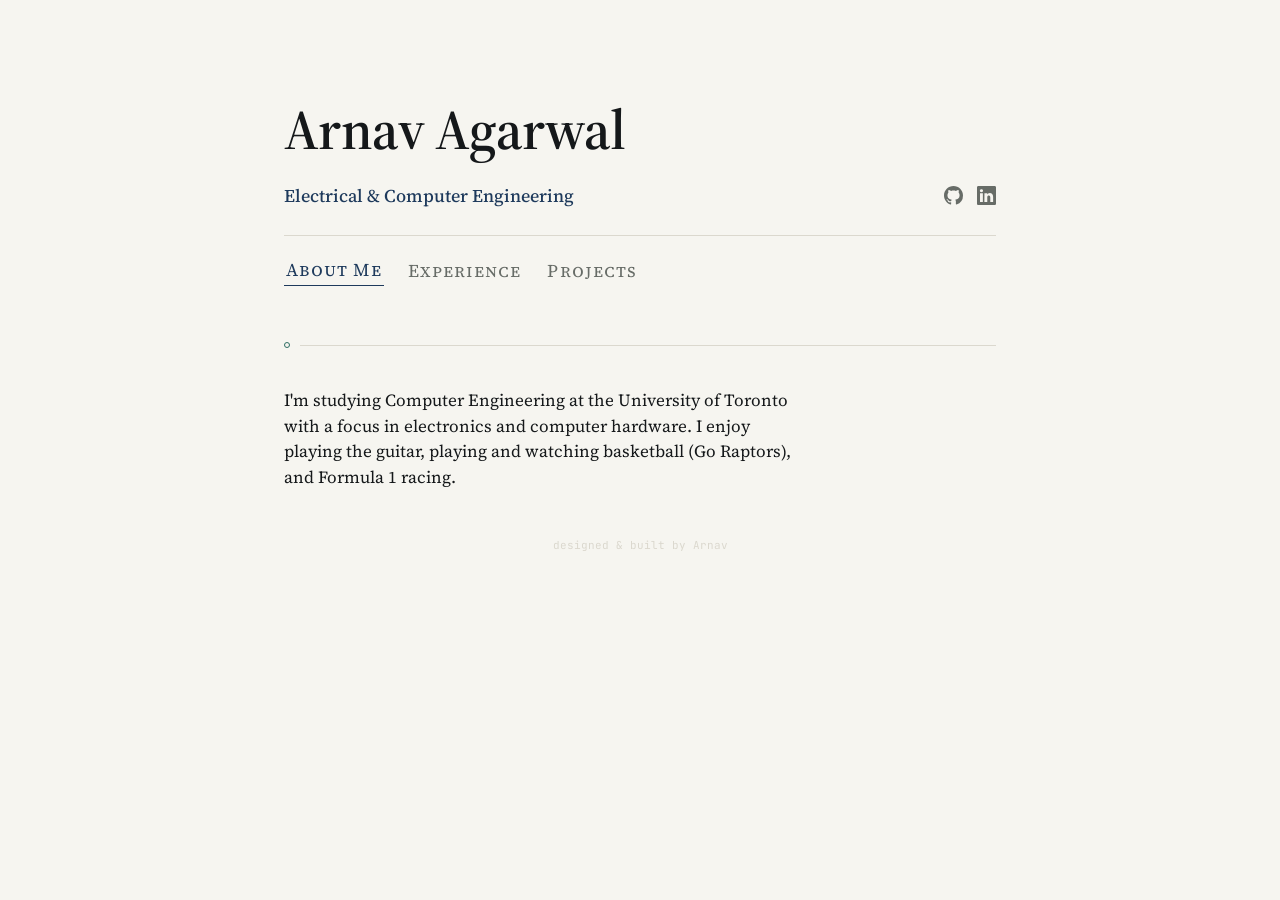
==== index.html @ 60eecdaa "icons" ====
<!DOCTYPE html>
<html lang="en">
<head>
<meta charset="UTF-8">
<meta name="viewport" content="width=device-width, initial-scale=1.0">
<title>Arnav Agarwal</title>
<link rel="preconnect" href="https://fonts.googleapis.com">
<link rel="preconnect" href="https://fonts.gstatic.com" crossorigin>
<link href="https://fonts.googleapis.com/css2?family=Source+Serif+4:opsz,wght@8..60,400;8..60,500;8..60,600&family=JetBrains+Mono:wght@400;500;600&display=swap" rel="stylesheet">
<link rel="stylesheet" href="assets/css/style.css">
</head>

<body>

<!--
  HOW TO EDIT THIS PAGE
  - Colors, fonts, spacing → assets/css/style.css (one file controls the whole site)
  - This is the home page: intro + about text + contact links.
  - Name / role / nav → <header class="page-head">, repeated
    identically (minus the "active" class) on experience.html
    and projects.html
  - Experience / Projects each live on their own page —
    experience.html, projects.html
-->

<main>

  <header class="page-head">
    <span class="name">Arnav Agarwal</span>
    <div class="role-row">
      <p class="role-line">Electrical &amp; Computer Engineering</p>
      <div class="social-links">
        <a href="#" target="_blank" rel="noopener" aria-label="GitHub">
          <svg viewBox="0 0 16 16" aria-hidden="true"><path fill-rule="evenodd" d="M8 0C3.58 0 0 3.58 0 8c0 3.54 2.29 6.53 5.47 7.59.4.07.55-.17.55-.38 0-.19-.01-.82-.01-1.49-2.01.37-2.53-.49-2.69-.94-.09-.23-.48-.94-.82-1.13-.28-.15-.68-.52-.01-.53.63-.01 1.08.58 1.23.82.72 1.21 1.87.87 2.33.66.07-.52.28-.87.51-1.07-1.78-.2-3.64-.89-3.64-3.95 0-.87.31-1.59.82-2.15-.08-.2-.36-1.02.08-2.12 0 0 .67-.21 2.2.82.64-.18 1.32-.27 2-.27.68 0 1.36.09 2 .27 1.53-1.04 2.2-.82 2.2-.82.44 1.1.16 1.92.08 2.12.51.56.82 1.27.82 2.15 0 3.07-1.87 3.75-3.65 3.95.29.25.54.73.54 1.48 0 1.07-.01 1.93-.01 2.2 0 .21.15.46.55.38A8.013 8.013 0 0 0 16 8c0-4.42-3.58-8-8-8z"/></svg>
        </a>
        <a href="#" target="_blank" rel="noopener" aria-label="LinkedIn">
          <svg viewBox="0 0 16 16" aria-hidden="true"><path d="M0 1.146C0 .513.526 0 1.175 0h13.65C15.474 0 16 .513 16 1.146v13.708c0 .633-.526 1.146-1.175 1.146H1.175C.526 16 0 15.487 0 14.854V1.146zm4.943 12.248V6.169H2.542v7.225h2.401zm-1.2-8.212c.837 0 1.358-.554 1.358-1.248-.015-.709-.52-1.248-1.342-1.248-.822 0-1.359.54-1.359 1.248 0 .694.521 1.248 1.327 1.248h.016zm4.908 8.212V9.359c0-.216.016-.432.08-.586.173-.431.568-.878 1.232-.878.869 0 1.216.662 1.216 1.634v3.865h2.401V9.25c0-2.22-1.184-3.252-2.764-3.252-1.274 0-1.845.7-2.165 1.193v.025h-.016l.016-.025V6.169h-2.4c.03.678 0 7.225 0 7.225h2.4z"/></svg>
        </a>
      </div>
    </div>
    <nav class="top-nav">
      <a href="index.html" class="active">About Me</a>
      <a href="experience.html">Experience</a>
      <a href="projects.html">Projects</a>
    </nav>
  </header>

  <div class="trace"><div class="via"></div><div class="seg"></div></div>

  <section id="about">
    <p>I'm studying Computer Engineering at the University of Toronto with a focus in electronics and computer hardware.
      I enjoy playing the guitar, playing and watching basketball (Go Raptors), and Formula 1 racing.
    </p>
  </section>

</main>

<footer class="sig">designed &amp; built by Arnav</footer>

</body>
</html>
---- assets/css/style.css ----
/* ================================================================
   PORTFOLIO STYLESHEET
   This one file controls the look of every page (index.html +
   everything in /projects). Edit here and it updates the whole site.
   ================================================================

   QUICK EDITS
   -----------
   • Change colors           → edit the :root variables right below
   • Change fonts            → edit the font-family lines below
                                 (and the <link> tag in each HTML
                                 file's <head> if you swap providers)
   • Change page width       → --max (narrow pages) / --max-wide (nav,
                                 project detail pages)
   • Change project card     → see "PROJECTS: one per row" section
   • Change project page     → see "PROJECT DETAIL PAGE" section
     layout                    near the bottom of this file
   ================================================================ */

:root{
  /* Background tones */
  --paper: #F6F5F0;          /* page background */
  --paper-raised: #FDFCF9;   /* cards, image placeholders */

  /* Text tones */
  --ink: #15181A;            /* body text */
  --muted: #676C67;          /* secondary text, captions */

  /* Accent colors — change these two to re-theme the whole site */
  --pcb-navy: #1E3A5C;       /* primary accent: headings, links, hover states */
  --pcb-navy-soft: #E3E9F0;  /* light navy tint, used behind stack-tag labels */
  --accent: #2F6E63;         /* secondary accent: eyebrows, tags, dividers */
  --accent-soft: #DEEAE6;    /* light accent tint (currently unused, available) */

  --line: #DBD8CE;           /* hairline borders / dividers */

  /* Layout widths */
  --max: 760px;              /* home page content width */
  --max-wide: 880px;         /* nav bar + project detail page width */
}

*{ box-sizing: border-box; }
html{ scroll-behavior: smooth; }

body{
  margin: 0;
  background: var(--paper);
  color: var(--ink);
  font-family: 'Source Serif 4', Georgia, serif;   /* body/display serif */
  -webkit-font-smoothing: antialiased;
  line-height: 1.5;
}

.mono{ font-family: 'JetBrains Mono', ui-monospace, monospace; }  /* labels, dates, tags */
a{ color: inherit; }

main{ max-width: var(--max); margin: 0 auto; padding: 0 24px; }
main.wide{ max-width: var(--max-wide); }

/* ---------- Trace divider (signature element) ---------- */
.trace{
  display: flex;
  align-items: center;
  gap: 10px;
  margin: 64px 0 40px;
  color: var(--line);
}
.trace .seg{ flex: 1; height: 1px; background: var(--line); }
.trace .via{
  width: 6px; height: 6px; border-radius: 50%;
  border: 1.5px solid var(--accent);
  background: var(--paper);
  flex-shrink: 0;
}
.trace .label{
  font-family: 'JetBrains Mono', monospace;
  font-size: 11px;
  letter-spacing: 0.12em;
  color: var(--muted);
  text-transform: uppercase;
  white-space: nowrap;
}

/* ---------- Page header (name + role + top-nav) ----------
   Shared by index.html / experience.html / projects.html. Not
   sticky — it's part of the normal page flow, same as it appears
   on every page. The nav row sits under the name/role, separated
   by a hairline, with the current page underlined. */
.page-head{ padding: 88px 0 8px; }
.eyebrow{
  font-family: 'JetBrains Mono', monospace;
  font-size: 12px;
  letter-spacing: 0.14em;
  color: var(--accent);
  text-transform: uppercase;
  margin-bottom: 18px;
}
.name{
  display: block;
  font-size: clamp(38px, 6vw, 56px);
  font-weight: 600;
  margin: 0 0 10px;
  letter-spacing: -0.01em;
}
.role-line{ font-size: 18px; color: var(--pcb-navy); margin: 0; font-weight: 500; }
.lede{ max-width: 54ch; font-size: 17px; color: var(--ink); opacity: 0.85; margin: 40px 0 0; }

.role-row{
  display: flex;
  align-items: center;
  justify-content: space-between;
  gap: 16px;
  margin: 0 0 26px;
}
.social-links{ display: flex; gap: 14px; flex-shrink: 0; }
.social-links a{
  color: var(--muted);
  display: flex;
  transition: color .15s ease;
}
.social-links a:hover{ color: var(--pcb-navy); }
.social-links svg{ width: 19px; height: 19px; fill: currentColor; display: block; }

nav.top-nav{
  display: flex;
  gap: 22px;
  align-items: center;
  padding-top: 18px;
  border-top: 1px solid var(--line);
  font-family: 'Source Serif 4', Georgia, serif;
  font-variant: small-caps;
  letter-spacing: 0.06em;
  font-size: 18px;
}
nav.top-nav a{
  color: var(--muted);
  text-decoration: none;
  padding: 2px 2px;
  transition: color .15s ease;
}
nav.top-nav a:hover{ color: var(--pcb-navy); }
nav.top-nav a.active{
  color: var(--pcb-navy);
  border-bottom: 1px solid var(--pcb-navy);
}

/* Consistent breathing room below the nav on every page — whether
   the next element is a section (Experience/Projects) or the trace
   divider (Home), the gap under the nav is the same 48px. */
.page-head + section,
.page-head + .trace{ margin-top: 48px; }

/* ---------- Page title (Experience / Projects) ---------- */
h1.page-title{
  font-size: clamp(34px, 5vw, 46px);
  font-weight: 600;
  letter-spacing: -0.01em;
  margin: 48px 0 12px;
}
p.page-lede{
  font-size: 15.5px;
  color: var(--muted);
  font-style: italic;
  max-width: 50ch;
  margin: 0 0 44px;
}

section h2{
  font-family: 'JetBrains Mono', monospace;
  font-size: 12.5px;
  letter-spacing: 0.14em;
  text-transform: uppercase;
  color: var(--pcb-navy);
  margin: 0 0 28px;
}

#about p{ max-width: 58ch; font-size: 17px; }

/* ---------- Experience ---------- */
.exp-item{
  display: grid;
  grid-template-columns: 108px 1fr;
  gap: 18px;
  padding: 22px 0;
  border-top: 1px solid var(--line);
}
.exp-item:first-child{ border-top: none; padding-top: 0; }
.exp-item:last-child{ border-bottom: 1px solid var(--line); }
.exp-date{ font-family: 'JetBrains Mono', monospace; font-size: 12px; color: var(--muted); padding-top: 3px; }
.exp-role{ font-size: 17px; font-weight: 600; margin: 0 0 3px; }
.exp-org{
  font-size: 14.5px; color: var(--accent); font-weight: 500; margin: 0 0 8px;
  font-family: 'JetBrains Mono', monospace; letter-spacing: 0.01em;
}
.exp-org a{ color: inherit; text-decoration: none; }
.exp-org a:hover{ text-decoration: underline; }
.exp-desc{ font-size: 15.5px; color: var(--ink); opacity: 0.85; margin: 0; max-width: 52ch; }

/* ---------- Projects: one per row, image cards ----------
   Edit these to change the size/spacing of the cards on the
   homepage. The HTML for each card lives in index.html under
   the <div class="project-list"> — copy/paste a <a class=
   "project-row"> block there to add a new project. */
.project-list{ display: grid; grid-template-columns: repeat(2, 1fr); gap: 32px 28px; }  /* 2 cards per row; gap = space between cards */
.project-row{
  display: flex;
  flex-direction: column;
  text-decoration: none;
  color: inherit;
  background: var(--paper-raised);
  border: 1px solid var(--line);
  border-radius: 4px;
  overflow: hidden;
  transition: border-color .15s ease, transform .15s ease;
}
.project-row:hover, .project-row:focus-visible{
  border-color: var(--pcb-navy);
  transform: translateY(-2px);
  outline: none;
}
.project-row-media .img-ph{
  min-height: 190px;   /* height of the image on each homepage card */
  border: none;
  border-radius: 0;
}
.project-row-body{ padding: 20px 22px 24px; }
.project-row .project-title{ font-size: 19px; font-weight: 600; margin: 0 0 8px; }
.project-row .project-desc{
  font-size: 14.5px;
  color: var(--muted);
  margin: 0 0 12px;
  max-width: 60ch;
}
.project-row .view-link{
  font-family: 'JetBrains Mono', monospace;
  font-size: 12px;
  color: var(--accent);
  letter-spacing: 0.02em;
}
.project-row:hover .view-link{ color: var(--pcb-navy); }

@media (max-width: 640px){
  .project-list{ grid-template-columns: 1fr; }
  .project-row-media .img-ph{ min-height: 200px; }
  .project-row-body{ padding: 20px; }
}

/* ---------- Contact / Footer ---------- */
#contact{ padding-bottom: 90px; }
.contact-links{ display: flex; gap: 28px; margin-top: 6px; }
.contact-links a{
  font-family: 'JetBrains Mono', monospace;
  font-size: 14px;
  text-decoration: none;
  color: var(--ink);
  border-bottom: 1px solid var(--accent);
  padding-bottom: 2px;
  transition: color .15s ease;
}
.contact-links a:hover{ color: var(--pcb-navy); border-color: var(--pcb-navy); }

footer.sig{
  text-align: center;
  font-family: 'JetBrains Mono', monospace;
  font-size: 11px;
  color: var(--line);
  padding: 30px 0 50px;
}

/* ============================================================
   PROJECT DETAIL PAGE
   Styles for the individual project pages in /projects/*.html.
   Each page uses this structure — copy an existing project page
   to make a new one, or copy these block patterns within a page
   to add more sections:

     <div class="doc-section">      ← a text block (heading + paragraphs/list)
       <h3>...</h3>
       <p>...</p>
     </div>
     <div class="doc-image">        ← a full-width image below it
       <div class="img-ph"><span class="cap">caption</span></div>
     </div>

   Repeat that pair as many times as needed. Order is just
   top-to-bottom in the HTML — no left/right alternating.
   ============================================================ */

.project-hero{ padding: 0 0 8px; }
.project-hero h1{
  font-size: clamp(32px, 5vw, 44px);
  font-weight: 600;
  margin: 0 0 14px;
  letter-spacing: -0.01em;
}
.project-hero .stack-tags{
  display: flex;
  flex-wrap: wrap;
  gap: 8px;
  margin: 0 0 20px;
}
.stack-tag{
  font-family: 'JetBrains Mono', monospace;
  font-size: 11.5px;
  color: var(--pcb-navy);
  background: var(--pcb-navy-soft);
  border: 1px solid var(--line);
  border-radius: 3px;
  padding: 4px 9px;
}
.project-hero .summary{ max-width: 100ch; margin: 0 auto; font-size: 18px; opacity: 0.9; }

/* Image placeholder — once you have a photo, just drop an <img> tag
   inside the existing div, no other changes needed:
     <div class="img-ph"><span class="cap">...</span><img src="your-image.jpg" alt="..."></div>
   The img automatically fills the frame (object-fit: cover) behind the
   caption bar, at whatever size the surrounding context defines
   (card, slider frame, lightbox, etc.) — nothing to reformat by hand. */
.img-ph{
  background:
    repeating-linear-gradient(135deg, var(--line) 0, var(--line) 1px, transparent 1px, transparent 14px),
    var(--paper-raised);
  border: 1px solid var(--line);
  border-radius: 3px;
  position: relative;
  display: flex;
  align-items: flex-end;
  min-height: 220px;
  overflow: hidden;
}
.img-ph img{
  position: absolute;
  inset: 0;
  width: 100%;
  height: 100%;
  object-fit: cover;
  display: block;
}
/* Anchors the crop to the top-left corner instead of the default
   center, so the image still fills the box edge-to-edge but any
   trimming happens off the right/bottom side. */
.img-ph.anchor-top-left img{ object-position: left top; }
.img-ph .cap{
  position: relative;
  z-index: 1;
  font-family: 'JetBrains Mono', monospace;
  font-size: 11px;
  color: var(--muted);
  background: var(--paper-raised);
  padding: 8px 12px;
  border-top: 1px solid var(--line);
  width: 100%;
}

/* ---------- Image slider (replaces the old thumbnail gallery) ----------
   One image shown at a time inside <div class="slider" data-slider">.
   Pick an image with the arrows or the dots below — the mono label
   above the frame updates to that image's caption. Markup:

     <div class="slider" data-slider>
       <p class="slider-heading mono" data-slider-heading>...</p>
       <div class="slider-frame">
         <button class="slider-arrow prev" data-slider-prev>‹</button>
         <div class="slider-track">
           <div class="img-ph slide is-active" data-slide><span class="cap">...</span></div>
           <div class="img-ph slide" data-slide><span class="cap">...</span></div>
         </div>
         <button class="slider-arrow next" data-slider-next>›</button>
       </div>
       <div class="slider-dots" data-slider-dots>
         <button class="dot is-active" aria-label="Show image 1"></button>
         <button class="dot" aria-label="Show image 2"></button>
       </div>
     </div>

   Add/remove a <div class="slide"> + matching <button class="dot">
   to change the image count. No-JS fallback shows the first slide. */
.slider{ margin: 44px 0; }
.slider-heading{
  font-family: 'JetBrains Mono', monospace;
  font-size: 13px;
  letter-spacing: 0.06em;
  color: var(--accent);
  margin: 0 0 14px;
  transition: opacity .15s ease;
}
.slider-frame{ display: flex; align-items: center; gap: 14px; }
.slider-track{ flex: 1; min-width: 0; }
.slider-track .slide{ display: none; cursor: zoom-in; }
.slider-track .slide.is-active{ display: flex; }
.slider-track .img-ph{ width: 100%; min-height: 300px; }
.slider-arrow{
  flex-shrink: 0;
  width: 38px;
  height: 38px;
  border-radius: 50%;
  border: 1px solid var(--line);
  background: var(--paper-raised);
  color: var(--muted);
  font-size: 17px;
  line-height: 1;
  cursor: pointer;
  display: flex;
  align-items: center;
  justify-content: center;
  transition: color .15s ease, border-color .15s ease;
}
.slider-arrow:hover, .slider-arrow:focus-visible{ color: var(--pcb-navy); border-color: var(--pcb-navy); outline: none; }
.slider-dots{ display: flex; justify-content: center; gap: 9px; margin-top: 16px; }
.slider-dots .dot{
  width: 7px;
  height: 7px;
  padding: 0;
  border-radius: 50%;
  border: 1.5px solid var(--line);
  background: transparent;
  cursor: pointer;
  transition: background-color .15s ease, border-color .15s ease;
}
.slider-dots .dot:hover{ border-color: var(--pcb-navy); }
.slider-dots .dot.is-active{ background: var(--accent); border-color: var(--accent); }

@media (max-width: 620px){
  .slider-track .img-ph{ min-height: 220px; }
  .slider-frame{ gap: 8px; }
  .slider-arrow{ width: 32px; height: 32px; font-size: 15px; }
}

/* Document-style flow: single column, full-width images */
.doc-section{ margin: 48px auto; max-width: 100ch; }
.doc-section h3{
  font-size: 21px;
  font-weight: 600;
  margin: 0 0 12px;
}
.doc-section p{ font-size: 16px; opacity: 0.88; margin: 0 0 12px; }
.doc-section ul{ padding-left: 20px; margin: 0 0 12px; font-size: 15.5px; opacity: 0.88; }
.doc-section li{ margin-bottom: 6px; }

.doc-section--figure{ max-width: none; }

.doc-image{ margin: 40px 0; }
.doc-image .img-ph{ width: 100%; min-height: 340px; }
.doc-image img{
  width: 100%;
  display: block;
  border: 1px solid var(--line);
  border-radius: 3px;
}

/* Centered, sized figure with a mono-style label (block/system diagrams etc.) */
.doc-figure{
  margin: 24px auto 0;
  max-width: 760px;
  text-align: center;
}
.doc-figure img,
.doc-figure video{
  width: 100%;
  height: auto;
  display: block;
  border: 1px solid var(--line);
  border-radius: 3px;
  background: var(--paper-raised);
  padding: 10px;
  box-sizing: border-box;
}
.doc-figure figcaption{
  font-family: 'JetBrains Mono', monospace;
  font-size: 11.5px;
  letter-spacing: 0.04em;
  color: var(--muted);
  margin-top: 12px;
}

/* Full-width feature image */
.feature-img .img-ph{ min-height: 320px; margin: 48px 0; }

/* Lightbox */
.lightbox-overlay{
  position: fixed;
  inset: 0;
  background: rgba(21,24,26,0.82);
  display: none;
  align-items: center;
  justify-content: center;
  padding: 40px;
  z-index: 60;
}
.lightbox-overlay.open{ display: flex; }
.lightbox-overlay .img-ph{
  width: 100%;
  max-width: 720px;
  min-height: 420px;
}
.lightbox-overlay .img-ph img{ object-fit: contain; }
.lightbox-close{
  position: fixed;
  top: 24px;
  right: 30px;
  background: none;
  border: none;
  color: var(--paper);
  font-family: 'JetBrains Mono', monospace;
  font-size: 26px;
  cursor: pointer;
}

.project-nav{
  display: flex;
  justify-content: space-between;
  padding: 40px 0 20px;
  border-top: 1px solid var(--line);
  margin-top: 40px;
}
.project-nav a{
  font-family: 'JetBrains Mono', monospace;
  font-size: 12.5px;
  text-decoration: none;
  color: var(--muted);
  transition: color .15s ease;
}
.project-nav a:hover{ color: var(--pcb-navy); }

@media (prefers-reduced-motion: reduce){
  html{ scroll-behavior: auto; }
}
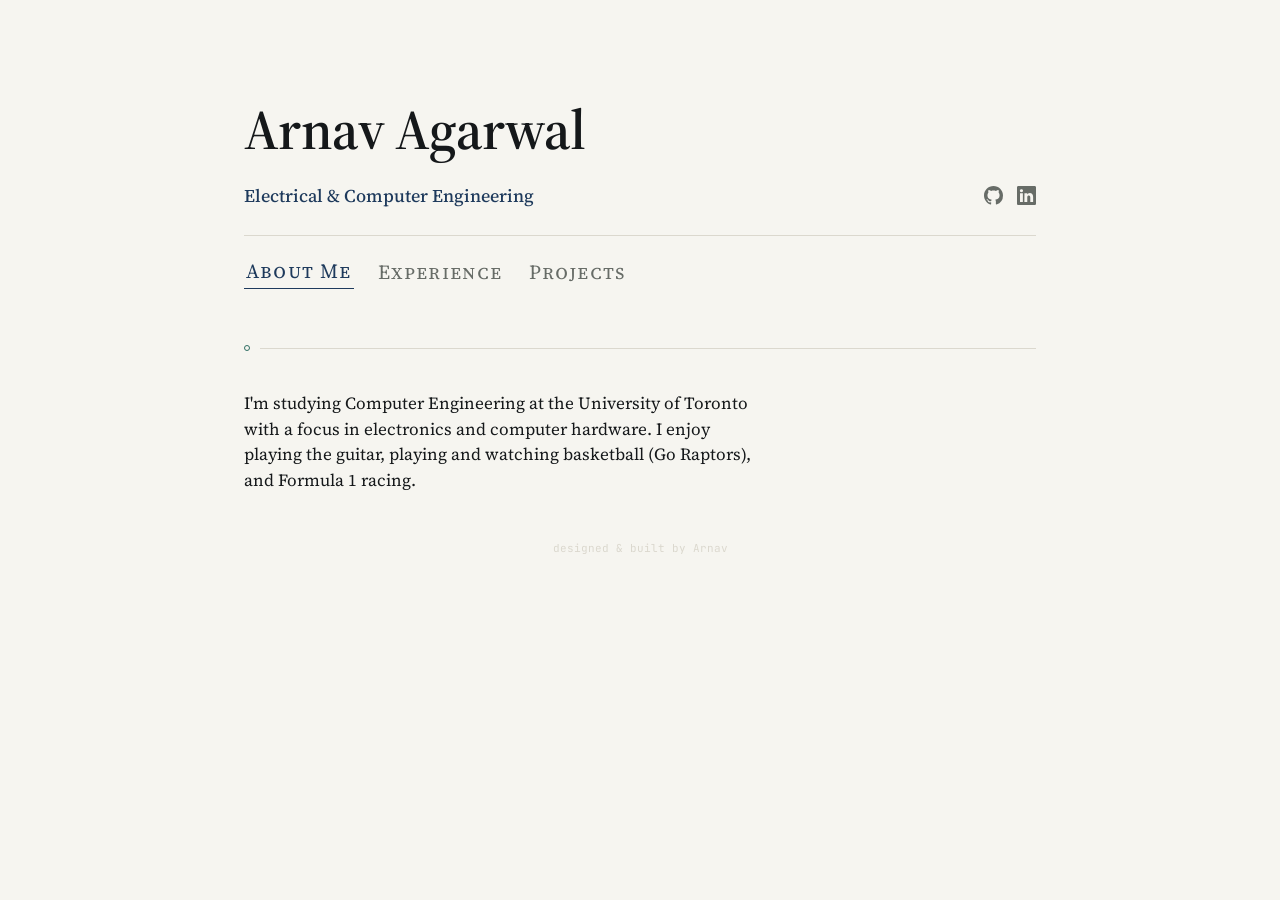
==== commit 64ee03ae: "." ====
--- a/index.html
+++ b/index.html
@@ -30,18 +30,18 @@
     <div class="role-row">
       <p class="role-line">Electrical &amp; Computer Engineering</p>
       <div class="social-links">
-        <a href="#" target="_blank" rel="noopener" aria-label="GitHub">
+        <a href="https://github.com/arnyagrwl" target="_blank" rel="noopener" aria-label="GitHub">
           <svg viewBox="0 0 16 16" aria-hidden="true"><path fill-rule="evenodd" d="M8 0C3.58 0 0 3.58 0 8c0 3.54 2.29 6.53 5.47 7.59.4.07.55-.17.55-.38 0-.19-.01-.82-.01-1.49-2.01.37-2.53-.49-2.69-.94-.09-.23-.48-.94-.82-1.13-.28-.15-.68-.52-.01-.53.63-.01 1.08.58 1.23.82.72 1.21 1.87.87 2.33.66.07-.52.28-.87.51-1.07-1.78-.2-3.64-.89-3.64-3.95 0-.87.31-1.59.82-2.15-.08-.2-.36-1.02.08-2.12 0 0 .67-.21 2.2.82.64-.18 1.32-.27 2-.27.68 0 1.36.09 2 .27 1.53-1.04 2.2-.82 2.2-.82.44 1.1.16 1.92.08 2.12.51.56.82 1.27.82 2.15 0 3.07-1.87 3.75-3.65 3.95.29.25.54.73.54 1.48 0 1.07-.01 1.93-.01 2.2 0 .21.15.46.55.38A8.013 8.013 0 0 0 16 8c0-4.42-3.58-8-8-8z"/></svg>
         </a>
-        <a href="#" target="_blank" rel="noopener" aria-label="LinkedIn">
+        <a href="https://www.linkedin.com/in/arnavk-agarwal" target="_blank" rel="noopener" aria-label="LinkedIn">
           <svg viewBox="0 0 16 16" aria-hidden="true"><path d="M0 1.146C0 .513.526 0 1.175 0h13.65C15.474 0 16 .513 16 1.146v13.708c0 .633-.526 1.146-1.175 1.146H1.175C.526 16 0 15.487 0 14.854V1.146zm4.943 12.248V6.169H2.542v7.225h2.401zm-1.2-8.212c.837 0 1.358-.554 1.358-1.248-.015-.709-.52-1.248-1.342-1.248-.822 0-1.359.54-1.359 1.248 0 .694.521 1.248 1.327 1.248h.016zm4.908 8.212V9.359c0-.216.016-.432.08-.586.173-.431.568-.878 1.232-.878.869 0 1.216.662 1.216 1.634v3.865h2.401V9.25c0-2.22-1.184-3.252-2.764-3.252-1.274 0-1.845.7-2.165 1.193v.025h-.016l.016-.025V6.169h-2.4c.03.678 0 7.225 0 7.225h2.4z"/></svg>
         </a>
       </div>
     </div>
     <nav class="top-nav">
-      <a href="index.html" class="active">About Me</a>
-      <a href="experience.html">Experience</a>
-      <a href="projects.html">Projects</a>
+      <a href="/" class="active">About Me</a>
+      <a href="/experience">Experience</a>
+      <a href="/projects">Projects</a>
     </nav>
   </header>
 
--- a/assets/css/style.css
+++ b/assets/css/style.css
@@ -35,8 +35,8 @@
   --line: #DBD8CE;           /* hairline borders / dividers */
 
   /* Layout widths */
-  --max: 760px;              /* home page content width */
-  --max-wide: 880px;         /* nav bar + project detail page width */
+  --max: 840px;              /* home page content width */
+  --max-wide: 840px;         /* nav bar + project detail page width */
 }
 
 *{ box-sizing: border-box; }
@@ -130,7 +130,7 @@
   font-family: 'Source Serif 4', Georgia, serif;
   font-variant: small-caps;
   letter-spacing: 0.06em;
-  font-size: 18px;
+  font-size: 20px;
 }
 nav.top-nav a{
   color: var(--muted);
@@ -177,6 +177,7 @@
 #about p{ max-width: 58ch; font-size: 17px; }
 
 /* ---------- Experience ---------- */
+#experience{ margin-top: -16px; }
 .exp-item{
   display: grid;
   grid-template-columns: 108px 1fr;
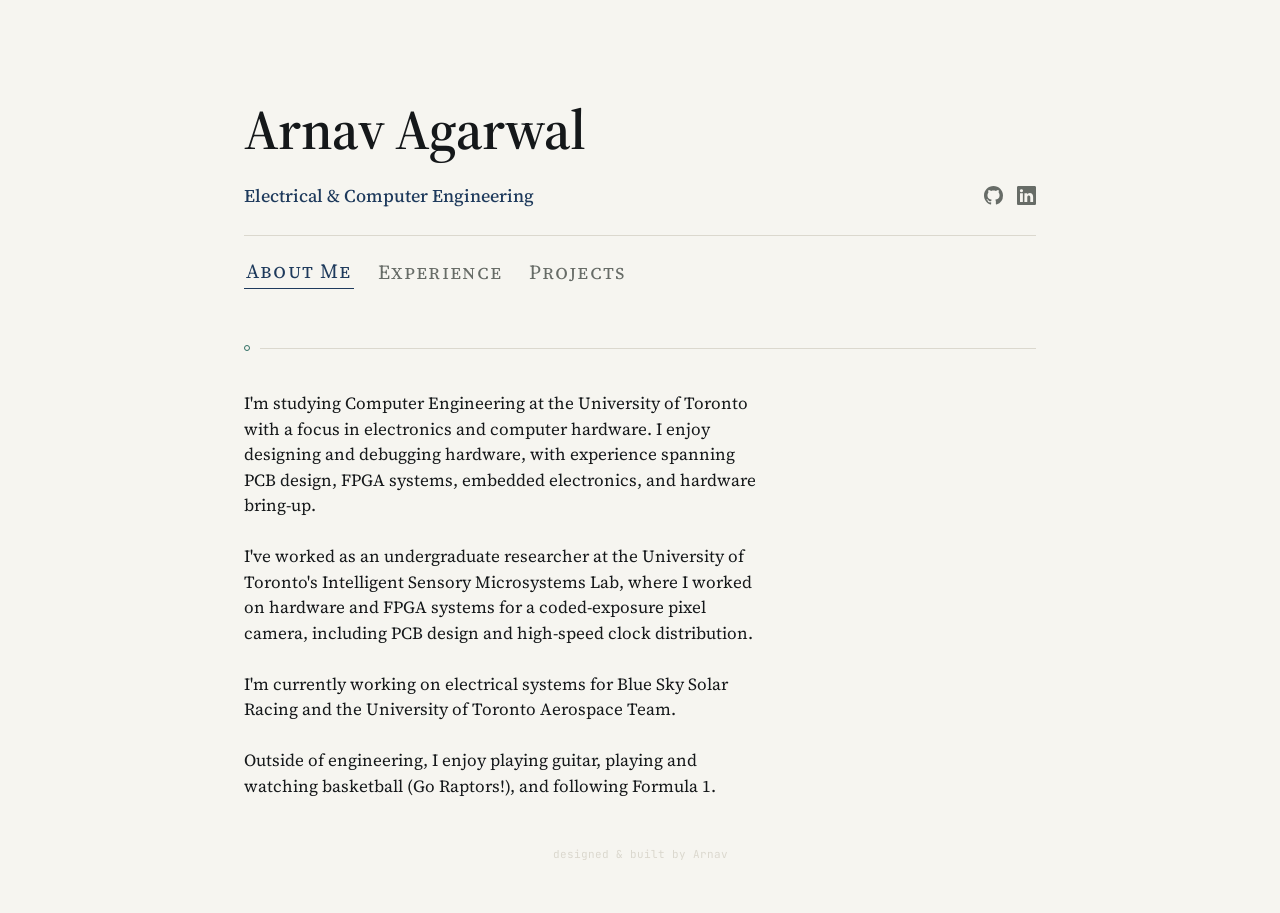
==== commit c7c80bc5: "added to cover desc" ====
--- a/index.html
+++ b/index.html
@@ -7,7 +7,7 @@
 <link rel="preconnect" href="https://fonts.googleapis.com">
 <link rel="preconnect" href="https://fonts.gstatic.com" crossorigin>
 <link href="https://fonts.googleapis.com/css2?family=Source+Serif+4:opsz,wght@8..60,400;8..60,500;8..60,600&family=JetBrains+Mono:wght@400;500;600&display=swap" rel="stylesheet">
-<link rel="stylesheet" href="assets/css/style.css">
+<link rel="stylesheet" href="assets/css/style.css?v=3">
 </head>
 
 <body>
@@ -48,8 +48,19 @@
   <div class="trace"><div class="via"></div><div class="seg"></div></div>
 
   <section id="about">
-    <p>I'm studying Computer Engineering at the University of Toronto with a focus in electronics and computer hardware.
-      I enjoy playing the guitar, playing and watching basketball (Go Raptors), and Formula 1 racing.
+    <p>
+      I'm studying Computer Engineering at the University of Toronto with a focus in electronics and computer hardware. I enjoy designing and debugging hardware, with experience spanning PCB design, 
+      FPGA systems, embedded electronics, and hardware bring-up.
+      
+      <br><br>
+      I've worked as an undergraduate researcher at the University of Toronto's Intelligent Sensory Microsystems Lab, where I worked on hardware and FPGA systems for a coded-exposure pixel camera, 
+      including PCB design and high-speed clock distribution.
+
+      <br><br>
+      I'm currently working on electrical systems for Blue Sky Solar Racing and the University of Toronto Aerospace Team.
+
+      <br><br>
+      Outside of engineering, I enjoy playing guitar, playing and watching basketball (Go Raptors!), and following Formula 1.
     </p>
   </section>
 
--- a/assets/css/style.css
+++ b/assets/css/style.css
@@ -388,8 +388,21 @@
 .slider-frame{ display: flex; align-items: center; gap: 14px; }
 .slider-track{ flex: 1; min-width: 0; }
 .slider-track .slide{ display: none; cursor: zoom-in; }
-.slider-track .slide.is-active{ display: flex; }
-.slider-track .img-ph{ width: 100%; min-height: 300px; }
+.slider-track .slide.is-active{ display: block; }
+.slider-track .img-ph{
+  width: 100%;
+  aspect-ratio: 4 / 3;
+  min-height: 0;
+  height: auto;
+  overflow: hidden;
+}
+.slider-track .img-ph .cap{
+  position: absolute;
+  bottom: 0;
+  left: 0;
+  right: 0;
+  width: 100%;
+}
 .slider-arrow{
   flex-shrink: 0;
   width: 38px;
@@ -422,7 +435,6 @@
 .slider-dots .dot.is-active{ background: var(--accent); border-color: var(--accent); }
 
 @media (max-width: 620px){
-  .slider-track .img-ph{ min-height: 220px; }
   .slider-frame{ gap: 8px; }
   .slider-arrow{ width: 32px; height: 32px; font-size: 15px; }
 }
@@ -490,11 +502,20 @@
 }
 .lightbox-overlay.open{ display: flex; }
 .lightbox-overlay .img-ph{
-  width: 100%;
-  max-width: 720px;
-  min-height: 420px;
-}
-.lightbox-overlay .img-ph img{ object-fit: contain; }
+  width: min(100%, 960px);
+  aspect-ratio: 4 / 3;
+  min-height: 0;
+  height: auto;
+  overflow: hidden;
+}
+.lightbox-overlay .img-ph img{ object-fit: cover; }
+.lightbox-overlay .img-ph .cap{
+  position: absolute;
+  bottom: 0;
+  left: 0;
+  right: 0;
+  width: 100%;
+}
 .lightbox-close{
   position: fixed;
   top: 24px;
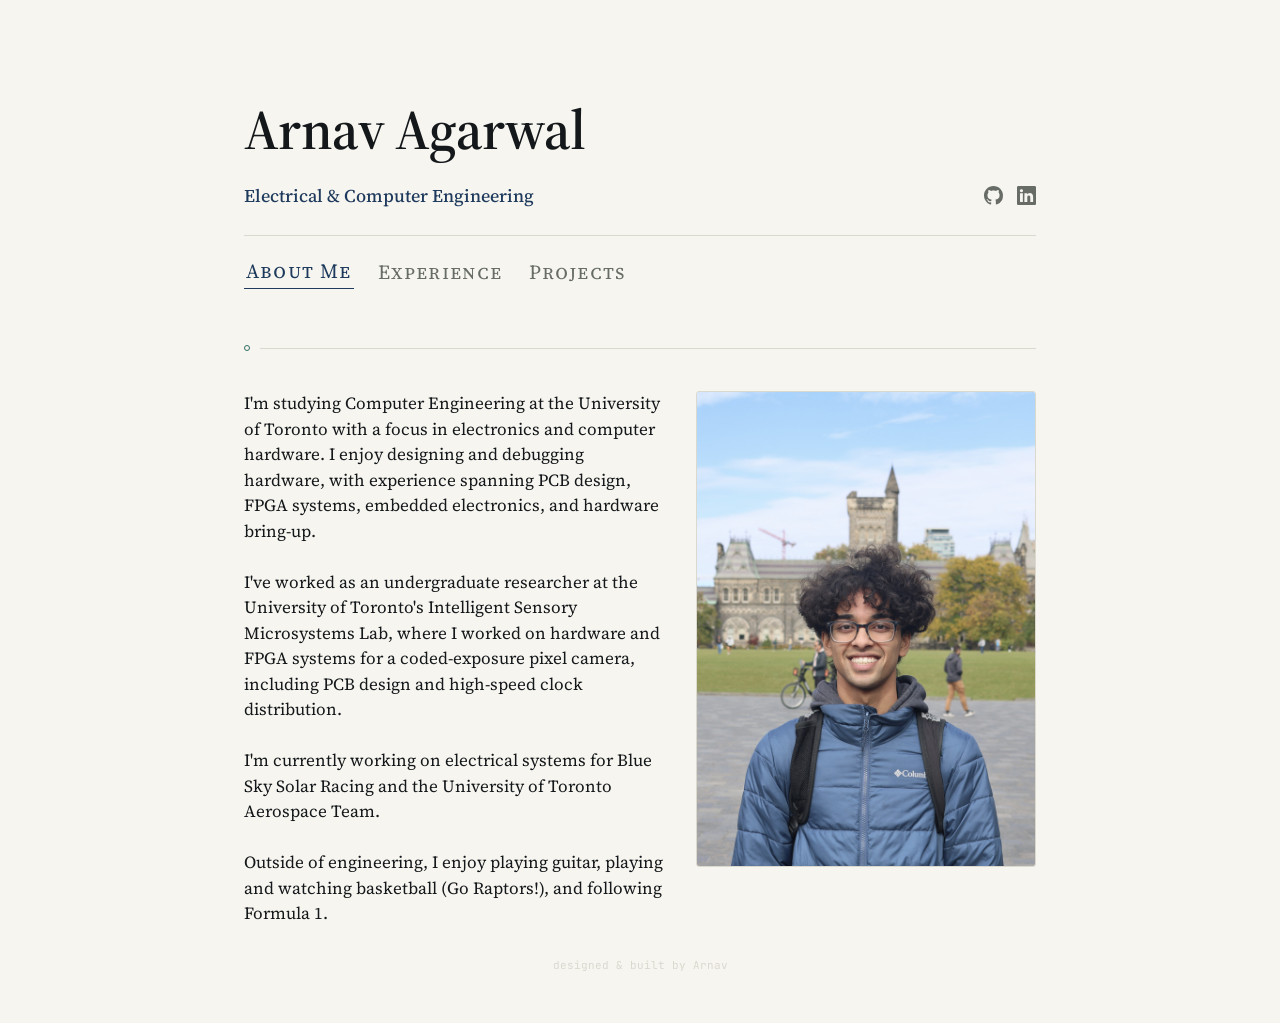
==== commit 5af367f0: "img on home pg" ====
--- a/index.html
+++ b/index.html
@@ -7,7 +7,7 @@
 <link rel="preconnect" href="https://fonts.googleapis.com">
 <link rel="preconnect" href="https://fonts.gstatic.com" crossorigin>
 <link href="https://fonts.googleapis.com/css2?family=Source+Serif+4:opsz,wght@8..60,400;8..60,500;8..60,600&family=JetBrains+Mono:wght@400;500;600&display=swap" rel="stylesheet">
-<link rel="stylesheet" href="assets/css/style.css?v=3">
+<link rel="stylesheet" href="assets/css/style.css?v=8">
 </head>
 
 <body>
@@ -47,7 +47,7 @@
 
   <div class="trace"><div class="via"></div><div class="seg"></div></div>
 
-  <section id="about">
+  <section id="about" class="about-layout">
     <p>
       I'm studying Computer Engineering at the University of Toronto with a focus in electronics and computer hardware. I enjoy designing and debugging hardware, with experience spanning PCB design, 
       FPGA systems, embedded electronics, and hardware bring-up.
@@ -62,6 +62,9 @@
       <br><br>
       Outside of engineering, I enjoy playing guitar, playing and watching basketball (Go Raptors!), and following Formula 1.
     </p>
+    <div class="about-photo img-ph">
+      <img src="assets/images/projects/index/me3-web.jpg" alt="Arnav Agarwal">
+    </div>
   </section>
 
 </main>
--- a/assets/css/style.css
+++ b/assets/css/style.css
@@ -174,7 +174,23 @@
   margin: 0 0 28px;
 }
 
-#about p{ max-width: 58ch; font-size: 17px; }
+.about-layout{
+  display: grid;
+  grid-template-columns: 1fr minmax(280px, 340px);
+  gap: 32px;
+  align-items: start;
+}
+#about p{ font-size: 17px; margin: 0; }
+.about-photo{
+  width: 100%;
+  aspect-ratio: 5 / 7;
+  min-height: 0;
+}
+.about-photo.img-ph{ min-height: 0; }
+@media (max-width: 640px){
+  .about-layout{ grid-template-columns: 1fr; }
+  .about-photo{ max-width: 260px; }
+}
 
 /* ---------- Experience ---------- */
 #experience{ margin-top: -16px; }
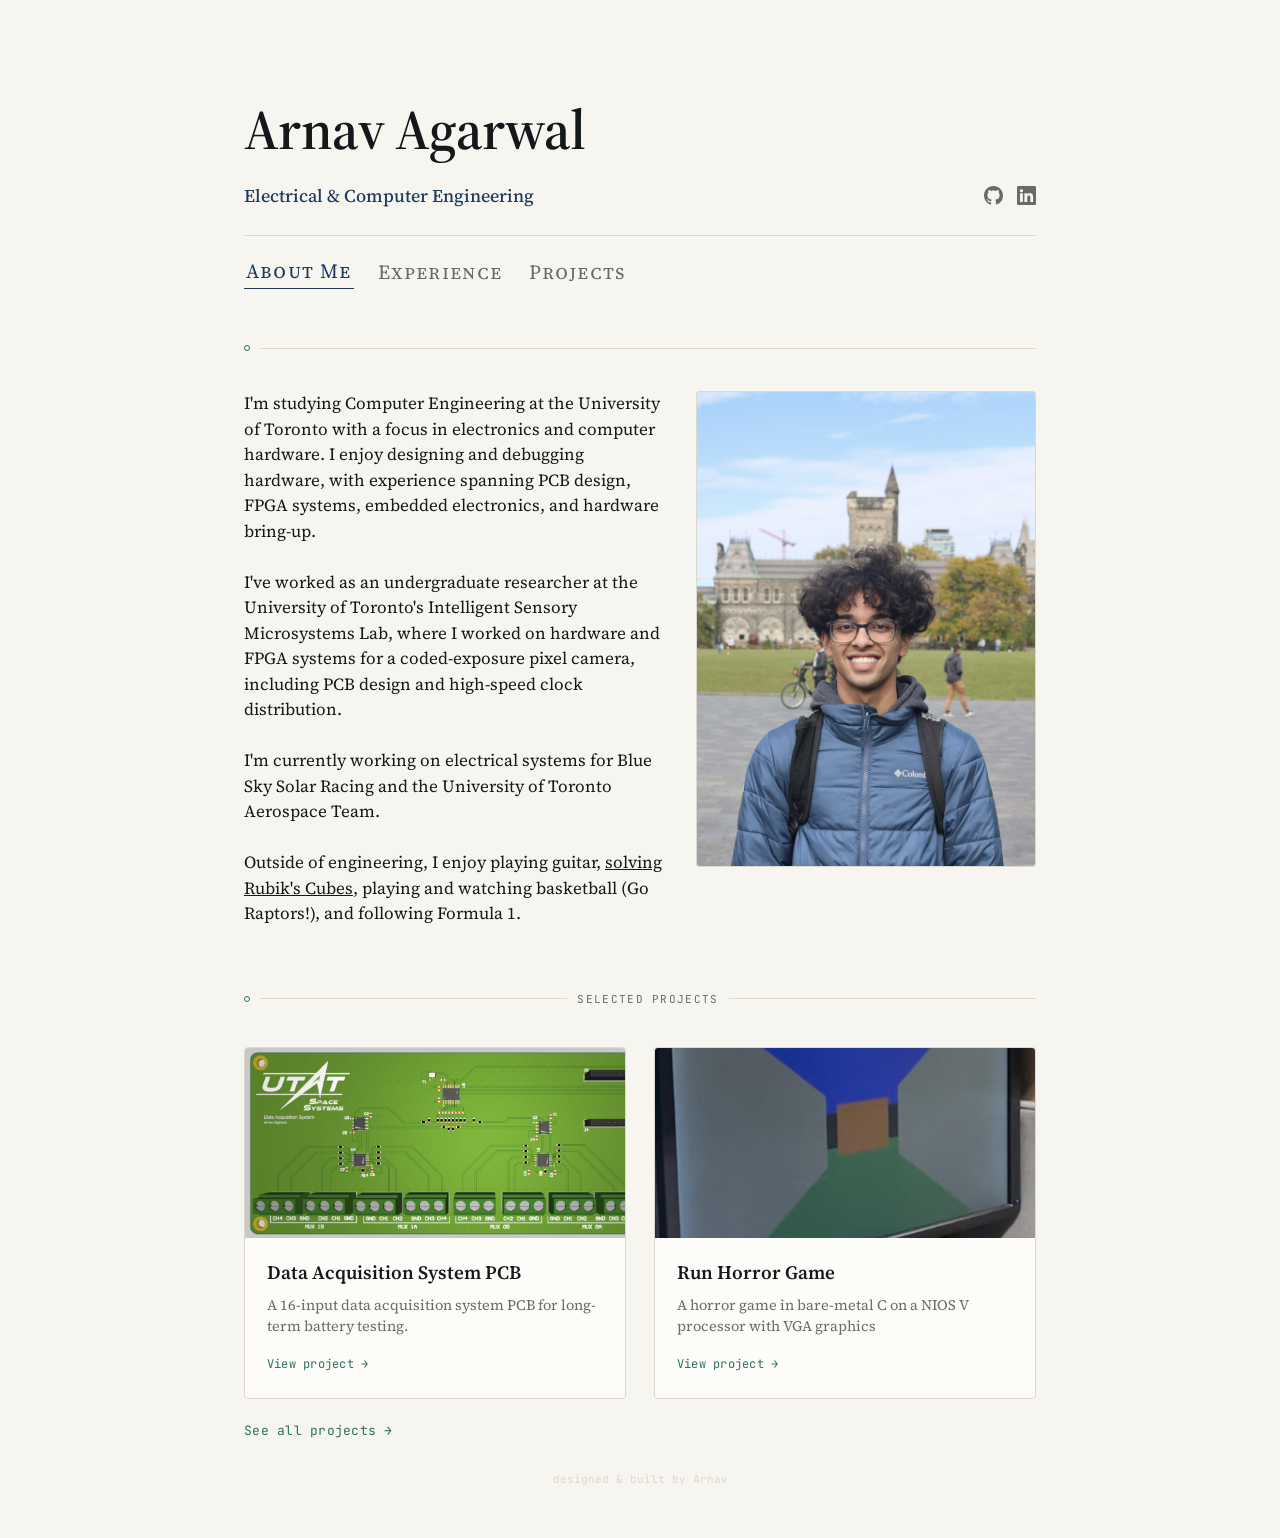
==== commit 1696f4e8: "added kc fpga and made changes to main page" ====
--- a/index.html
+++ b/index.html
@@ -12,16 +12,6 @@
 
 <body>
 
-<!--
-  HOW TO EDIT THIS PAGE
-  - Colors, fonts, spacing → assets/css/style.css (one file controls the whole site)
-  - This is the home page: intro + about text + contact links.
-  - Name / role / nav → <header class="page-head">, repeated
-    identically (minus the "active" class) on experience.html
-    and projects.html
-  - Experience / Projects each live on their own page —
-    experience.html, projects.html
--->
 
 <main>
 
@@ -60,11 +50,47 @@
       I'm currently working on electrical systems for Blue Sky Solar Racing and the University of Toronto Aerospace Team.
 
       <br><br>
-      Outside of engineering, I enjoy playing guitar, playing and watching basketball (Go Raptors!), and following Formula 1.
+      Outside of engineering, I enjoy playing guitar, <a href="https://www.worldcubeassociation.org/persons/2017AGAR02" target="_blank" rel="noopener">solving Rubik's Cubes</a>, playing and watching basketball (Go Raptors!), and following Formula 1.
     </p>
     <div class="about-photo img-ph">
       <img src="assets/images/projects/index/me3-web.jpg" alt="Arnav Agarwal">
     </div>
+  </section>
+
+  <div class="trace"><div class="via"></div><div class="seg"></div><span class="label">Selected Projects</span><div class="seg"></div></div>
+
+  <section id="featured-projects">
+    <div class="project-list">
+
+      <a class="project-row" href="/projects/DAQ">
+        <div class="project-row-media">
+          <div class="img-ph anchor-top-left">
+            <img src="assets/images/projects/daq/daq_render.png" alt="Data Acquisition System PCB">
+          </div>
+        </div>
+        <div class="project-row-body">
+          <p class="project-title">Data Acquisition System PCB</p>
+          <p class="project-desc">A 16-input data acquisition system PCB for long-term battery testing.</p>
+          <span class="view-link mono">View project →</span>
+        </div>
+      </a>
+
+      <a class="project-row" href="/projects/run">
+        <div class="project-row-media">
+          <div class="img-ph">
+            <img src="assets/images/projects/run/run-cover.jpg" alt="Run Horror Game">
+          </div>
+        </div>
+        <div class="project-row-body">
+          <p class="project-title">Run Horror Game</p>
+          <p class="project-desc">A horror game in bare-metal C on a NIOS V processor with VGA graphics</p>
+          <span class="view-link mono">View project →</span>
+        </div>
+      </a>
+
+    </div>
+
+    <a class="see-all-link mono" href="/projects">See all projects →</a>
   </section>
 
 </main>
--- a/assets/css/style.css
+++ b/assets/css/style.css
@@ -261,6 +261,18 @@
   .project-row-media .img-ph{ min-height: 200px; }
   .project-row-body{ padding: 20px; }
 }
+
+/* Homepage teaser: reuses .project-list/.project-row above, just
+   fewer cards + a link back to the full /projects page. */
+.see-all-link{
+  display: inline-block;
+  margin-top: 22px;
+  font-size: 13px;
+  color: var(--accent);
+  text-decoration: none;
+  letter-spacing: 0.02em;
+}
+.see-all-link:hover{ color: var(--pcb-navy); }
 
 /* ---------- Contact / Footer ---------- */
 #contact{ padding-bottom: 90px; }
@@ -468,6 +480,24 @@
 
 .doc-section--figure{ max-width: none; }
 
+.peripheral-columns{
+  display: grid;
+  grid-template-columns: 1fr 1fr;
+  gap: 8px 32px;
+  margin: 16px 0 12px;
+}
+.peripheral-col h4{
+  font-size: 16px;
+  font-weight: 600;
+  opacity: 0.88;
+  margin: 0 0 8px;
+}
+.peripheral-col ul{ margin: 0; }
+
+@media (max-width: 640px){
+  .peripheral-columns{ grid-template-columns: 1fr; gap: 20px; }
+}
+
 .doc-image{ margin: 40px 0; }
 .doc-image .img-ph{ width: 100%; min-height: 340px; }
 .doc-image img{
